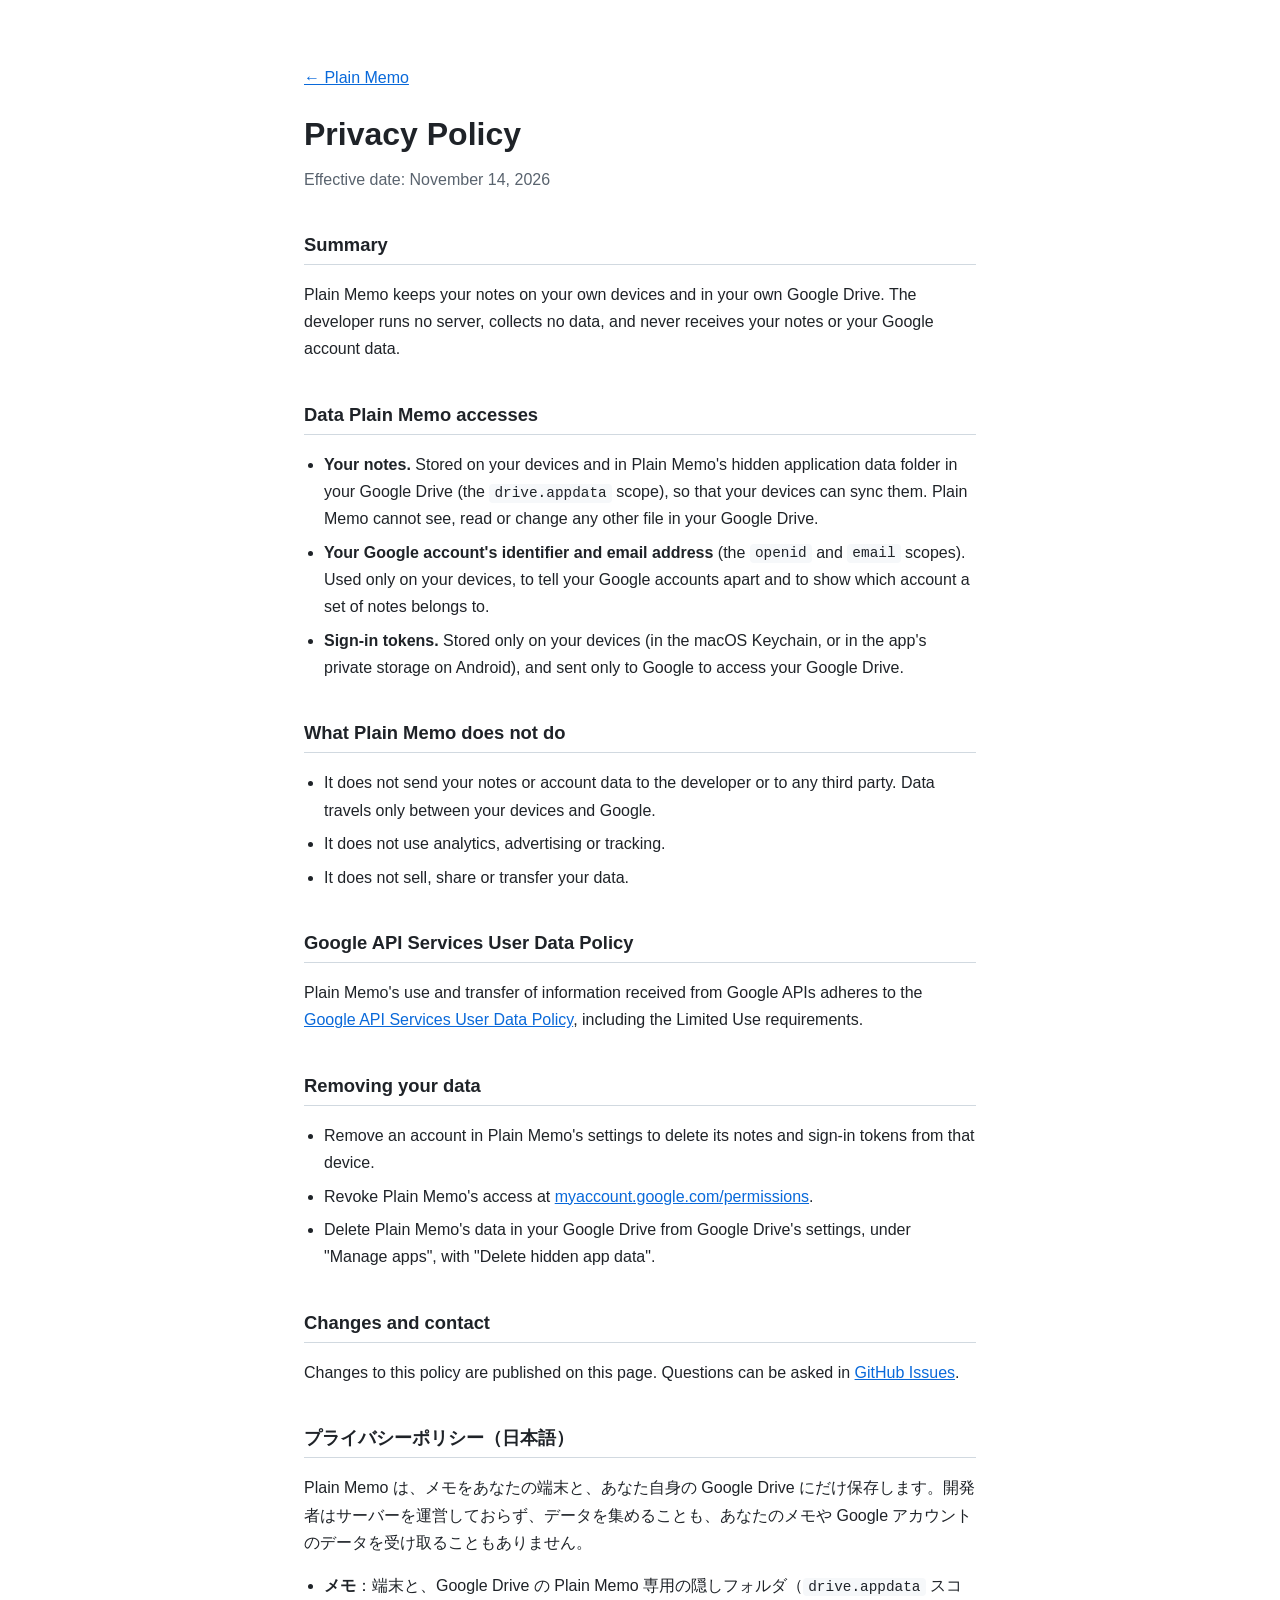
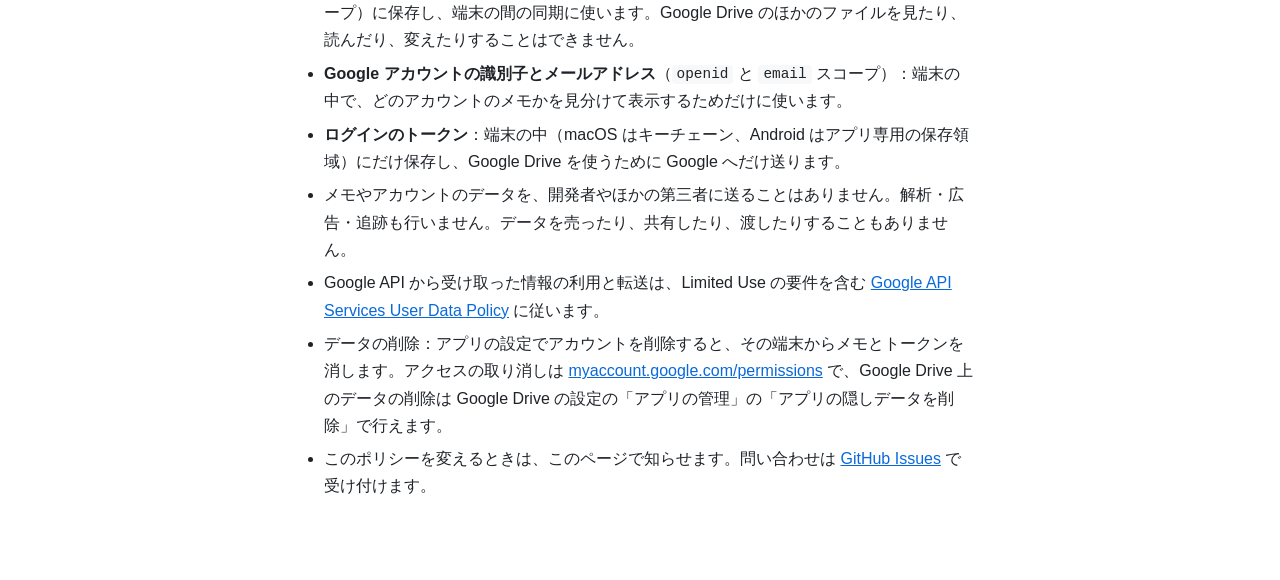
==== privacy.html @ c2b7b281 "Plain Memo のホームページとプライバシーポリシーを追加 Google Cloud の OAuth 同意画面を本番環境で公開するには、ホームページとプライバシーポリシーの URL が要るため、" ====
<!doctype html>
<html lang="en">
<head>
<meta charset="utf-8">
<meta name="viewport" content="width=device-width, initial-scale=1">
<title>Plain Memo Privacy Policy</title>
<meta name="description" content="How Plain Memo handles your notes and your Google account data.">
<link rel="stylesheet" href="style.css">
</head>
<body>
<main>
  <header>
    <p><a href="./">← Plain Memo</a></p>
    <h1>Privacy Policy</h1>
    <p class="meta">Effective date: November 14, 2026</p>
  </header>

  <section>
    <h2>Summary</h2>
    <p>Plain Memo keeps your notes on your own devices and in your own Google Drive. The developer runs no server, collects no data, and never receives your notes or your Google account data.</p>
  </section>

  <section>
    <h2>Data Plain Memo accesses</h2>
    <ul>
      <li><strong>Your notes.</strong> Stored on your devices and in Plain Memo's hidden application data folder in your Google Drive (the <code>drive.appdata</code> scope), so that your devices can sync them. Plain Memo cannot see, read or change any other file in your Google Drive.</li>
      <li><strong>Your Google account's identifier and email address</strong> (the <code>openid</code> and <code>email</code> scopes). Used only on your devices, to tell your Google accounts apart and to show which account a set of notes belongs to.</li>
      <li><strong>Sign-in tokens.</strong> Stored only on your devices (in the macOS Keychain, or in the app's private storage on Android), and sent only to Google to access your Google Drive.</li>
    </ul>
  </section>

  <section>
    <h2>What Plain Memo does not do</h2>
    <ul>
      <li>It does not send your notes or account data to the developer or to any third party. Data travels only between your devices and Google.</li>
      <li>It does not use analytics, advertising or tracking.</li>
      <li>It does not sell, share or transfer your data.</li>
    </ul>
  </section>

  <section>
    <h2>Google API Services User Data Policy</h2>
    <p>Plain Memo's use and transfer of information received from Google APIs adheres to the <a href="https://developers.google.com/terms/api-services-user-data-policy">Google API Services User Data Policy</a>, including the Limited Use requirements.</p>
  </section>

  <section>
    <h2>Removing your data</h2>
    <ul>
      <li>Remove an account in Plain Memo's settings to delete its notes and sign-in tokens from that device.</li>
      <li>Revoke Plain Memo's access at <a href="https://myaccount.google.com/permissions">myaccount.google.com/permissions</a>.</li>
      <li>Delete Plain Memo's data in your Google Drive from Google Drive's settings, under "Manage apps", with "Delete hidden app data".</li>
    </ul>
  </section>

  <section>
    <h2>Changes and contact</h2>
    <p>Changes to this policy are published on this page. Questions can be asked in <a href="https://github.com/sonatard/plain-memo-docs/issues">GitHub Issues</a>.</p>
  </section>

  <section lang="ja">
    <h2>プライバシーポリシー（日本語）</h2>
    <p>Plain Memo は、メモをあなたの端末と、あなた自身の Google Drive にだけ保存します。開発者はサーバーを運営しておらず、データを集めることも、あなたのメモや Google アカウントのデータを受け取ることもありません。</p>
    <ul>
      <li><strong>メモ</strong>：端末と、Google Drive の Plain Memo 専用の隠しフォルダ（<code>drive.appdata</code> スコープ）に保存し、端末の間の同期に使います。Google Drive のほかのファイルを見たり、読んだり、変えたりすることはできません。</li>
      <li><strong>Google アカウントの識別子とメールアドレス</strong>（<code>openid</code> と <code>email</code> スコープ）：端末の中で、どのアカウントのメモかを見分けて表示するためだけに使います。</li>
      <li><strong>ログインのトークン</strong>：端末の中（macOS はキーチェーン、Android はアプリ専用の保存領域）にだけ保存し、Google Drive を使うために Google へだけ送ります。</li>
      <li>メモやアカウントのデータを、開発者やほかの第三者に送ることはありません。解析・広告・追跡も行いません。データを売ったり、共有したり、渡したりすることもありません。</li>
      <li>Google API から受け取った情報の利用と転送は、Limited Use の要件を含む <a href="https://developers.google.com/terms/api-services-user-data-policy">Google API Services User Data Policy</a> に従います。</li>
      <li>データの削除：アプリの設定でアカウントを削除すると、その端末からメモとトークンを消します。アクセスの取り消しは <a href="https://myaccount.google.com/permissions">myaccount.google.com/permissions</a> で、Google Drive 上のデータの削除は Google Drive の設定の「アプリの管理」の「アプリの隠しデータを削除」で行えます。</li>
      <li>このポリシーを変えるときは、このページで知らせます。問い合わせは <a href="https://github.com/sonatard/plain-memo-docs/issues">GitHub Issues</a> で受け付けます。</li>
    </ul>
  </section>
</main>
</body>
</html>
---- style.css ----
:root {
  --bg: #ffffff;
  --fg: #1f2328;
  --muted: #59636e;
  --link: #0969da;
  --rule: #d1d9e0;
  --code-bg: #f6f8fa;
  color-scheme: light dark;
}

@media (prefers-color-scheme: dark) {
  :root {
    --bg: #0d1117;
    --fg: #e6edf3;
    --muted: #9198a1;
    --link: #4493f8;
    --rule: #3d444d;
    --code-bg: #151b23;
  }
}

* { box-sizing: border-box; }

body {
  margin: 0;
  background: var(--bg);
  color: var(--fg);
  font: 16px/1.7 -apple-system, BlinkMacSystemFont, "Segoe UI", "Hiragino Sans", "Noto Sans JP", sans-serif;
}

main {
  max-width: 44rem;
  margin: 0 auto;
  padding: 3rem 1rem 4rem;
}

h1 { font-size: 2rem; margin: 0 0 0.25rem; }
h2 { font-size: 1.15rem; margin: 2.25rem 0 0.5rem; padding-bottom: 0.25rem; border-bottom: 1px solid var(--rule); }

.lead { font-size: 1.15rem; color: var(--muted); margin: 0; }
.meta { color: var(--muted); margin: 0; }

a { color: var(--link); }

code {
  font: 0.9em ui-monospace, Menlo, Consolas, monospace;
  background: var(--code-bg);
  padding: 0.1em 0.35em;
  border-radius: 4px;
}

ul { padding-left: 1.25rem; }
li + li { margin-top: 0.4rem; }

footer {
  margin-top: 3rem;
  padding-top: 1rem;
  border-top: 1px solid var(--rule);
  color: var(--muted);
  font-size: 0.9rem;
}
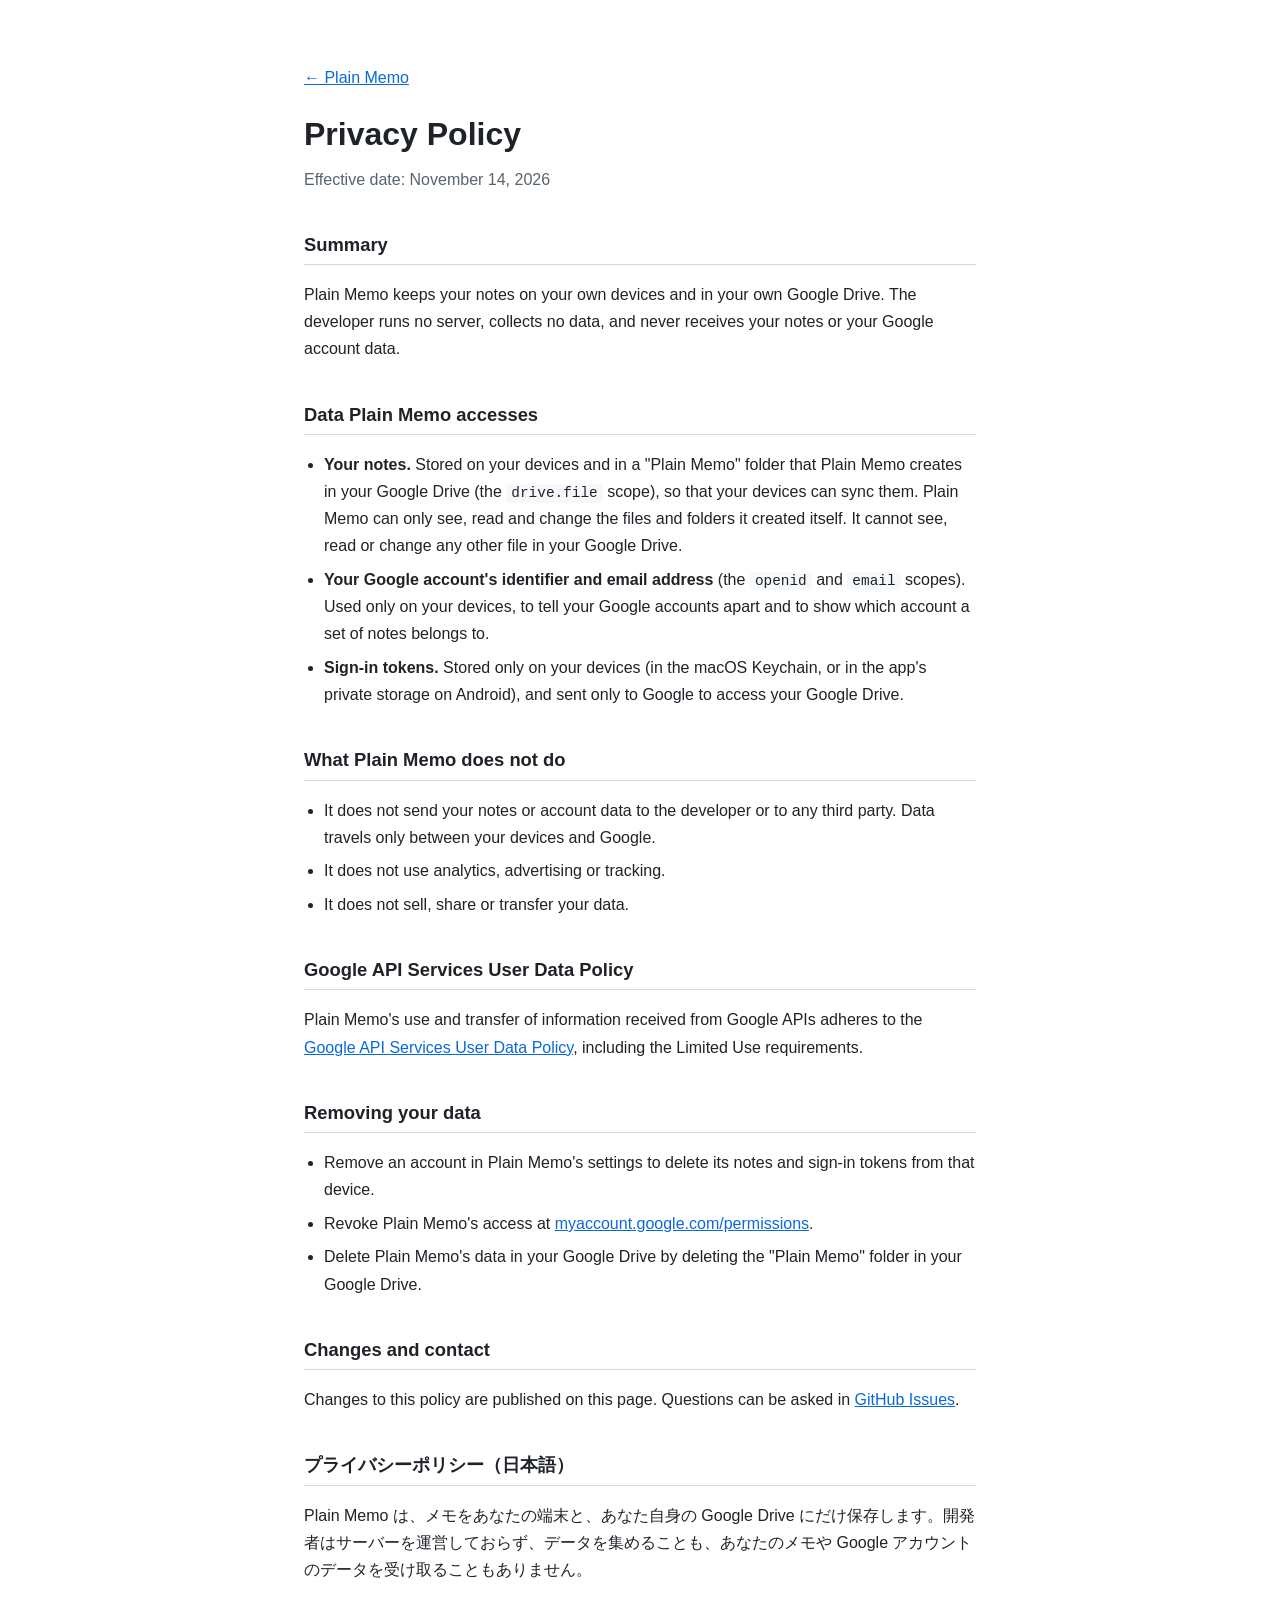
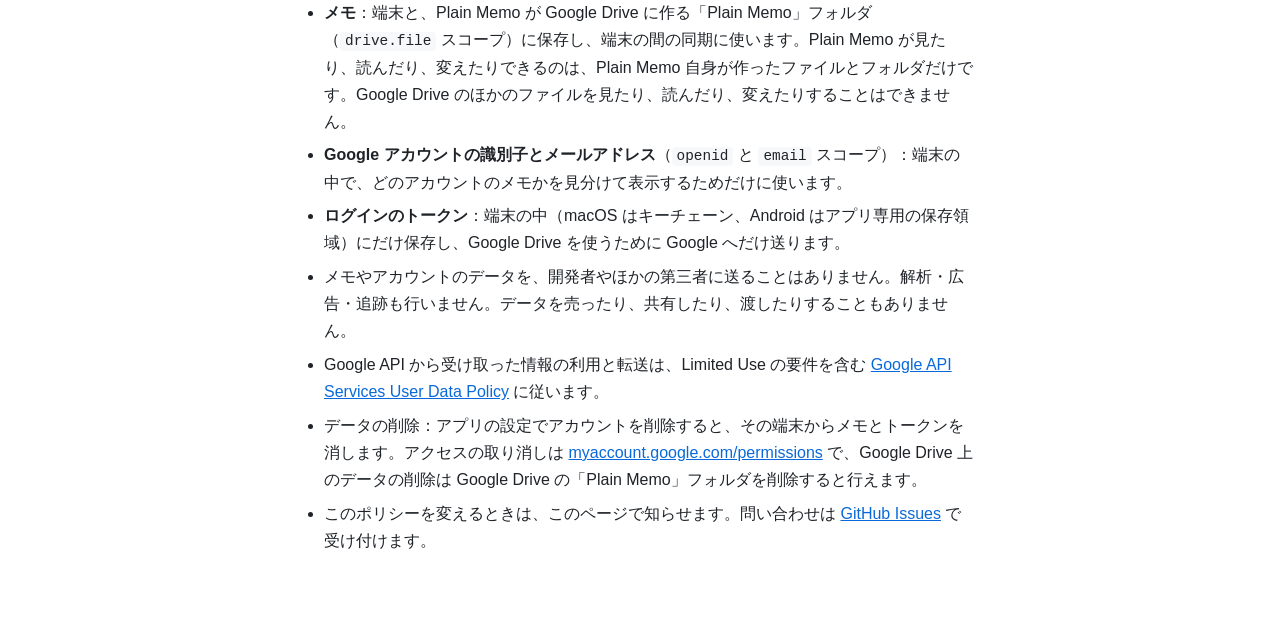
==== commit 226467b6: "Drive の保存先を drive.file の「Plain Memo」フォルダに改める Google のデバイスコードフローが drive.appdata を受け付けないため、 アプリはマイドライブ" ====
--- a/privacy.html
+++ b/privacy.html
@@ -23,7 +23,7 @@
   <section>
     <h2>Data Plain Memo accesses</h2>
     <ul>
-      <li><strong>Your notes.</strong> Stored on your devices and in Plain Memo's hidden application data folder in your Google Drive (the <code>drive.appdata</code> scope), so that your devices can sync them. Plain Memo cannot see, read or change any other file in your Google Drive.</li>
+      <li><strong>Your notes.</strong> Stored on your devices and in a "Plain Memo" folder that Plain Memo creates in your Google Drive (the <code>drive.file</code> scope), so that your devices can sync them. Plain Memo can only see, read and change the files and folders it created itself. It cannot see, read or change any other file in your Google Drive.</li>
       <li><strong>Your Google account's identifier and email address</strong> (the <code>openid</code> and <code>email</code> scopes). Used only on your devices, to tell your Google accounts apart and to show which account a set of notes belongs to.</li>
       <li><strong>Sign-in tokens.</strong> Stored only on your devices (in the macOS Keychain, or in the app's private storage on Android), and sent only to Google to access your Google Drive.</li>
     </ul>
@@ -48,7 +48,7 @@
     <ul>
       <li>Remove an account in Plain Memo's settings to delete its notes and sign-in tokens from that device.</li>
       <li>Revoke Plain Memo's access at <a href="https://myaccount.google.com/permissions">myaccount.google.com/permissions</a>.</li>
-      <li>Delete Plain Memo's data in your Google Drive from Google Drive's settings, under "Manage apps", with "Delete hidden app data".</li>
+      <li>Delete Plain Memo's data in your Google Drive by deleting the "Plain Memo" folder in your Google Drive.</li>
     </ul>
   </section>
 
@@ -61,12 +61,12 @@
     <h2>プライバシーポリシー（日本語）</h2>
     <p>Plain Memo は、メモをあなたの端末と、あなた自身の Google Drive にだけ保存します。開発者はサーバーを運営しておらず、データを集めることも、あなたのメモや Google アカウントのデータを受け取ることもありません。</p>
     <ul>
-      <li><strong>メモ</strong>：端末と、Google Drive の Plain Memo 専用の隠しフォルダ（<code>drive.appdata</code> スコープ）に保存し、端末の間の同期に使います。Google Drive のほかのファイルを見たり、読んだり、変えたりすることはできません。</li>
+      <li><strong>メモ</strong>：端末と、Plain Memo が Google Drive に作る「Plain Memo」フォルダ（<code>drive.file</code> スコープ）に保存し、端末の間の同期に使います。Plain Memo が見たり、読んだり、変えたりできるのは、Plain Memo 自身が作ったファイルとフォルダだけです。Google Drive のほかのファイルを見たり、読んだり、変えたりすることはできません。</li>
       <li><strong>Google アカウントの識別子とメールアドレス</strong>（<code>openid</code> と <code>email</code> スコープ）：端末の中で、どのアカウントのメモかを見分けて表示するためだけに使います。</li>
       <li><strong>ログインのトークン</strong>：端末の中（macOS はキーチェーン、Android はアプリ専用の保存領域）にだけ保存し、Google Drive を使うために Google へだけ送ります。</li>
       <li>メモやアカウントのデータを、開発者やほかの第三者に送ることはありません。解析・広告・追跡も行いません。データを売ったり、共有したり、渡したりすることもありません。</li>
       <li>Google API から受け取った情報の利用と転送は、Limited Use の要件を含む <a href="https://developers.google.com/terms/api-services-user-data-policy">Google API Services User Data Policy</a> に従います。</li>
-      <li>データの削除：アプリの設定でアカウントを削除すると、その端末からメモとトークンを消します。アクセスの取り消しは <a href="https://myaccount.google.com/permissions">myaccount.google.com/permissions</a> で、Google Drive 上のデータの削除は Google Drive の設定の「アプリの管理」の「アプリの隠しデータを削除」で行えます。</li>
+      <li>データの削除：アプリの設定でアカウントを削除すると、その端末からメモとトークンを消します。アクセスの取り消しは <a href="https://myaccount.google.com/permissions">myaccount.google.com/permissions</a> で、Google Drive 上のデータの削除は Google Drive の「Plain Memo」フォルダを削除すると行えます。</li>
       <li>このポリシーを変えるときは、このページで知らせます。問い合わせは <a href="https://github.com/sonatard/plain-memo-docs/issues">GitHub Issues</a> で受け付けます。</li>
     </ul>
   </section>
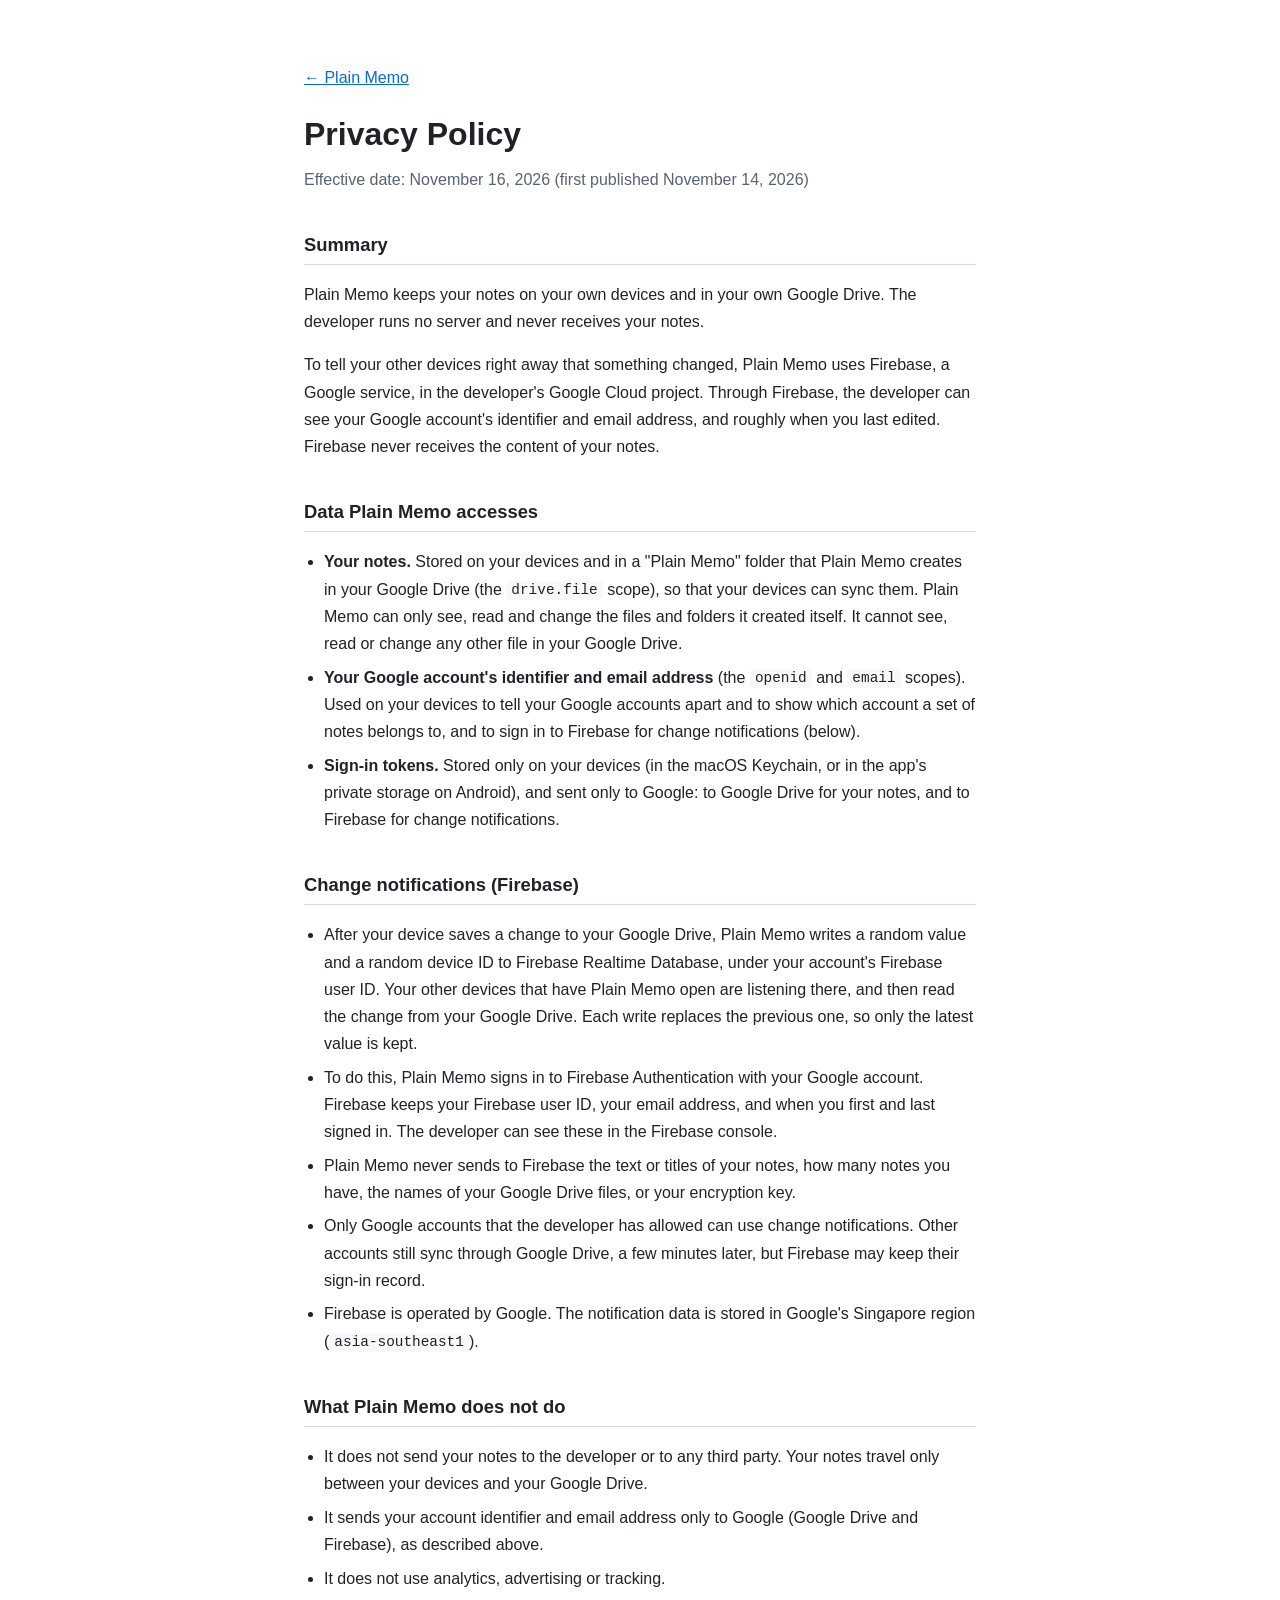
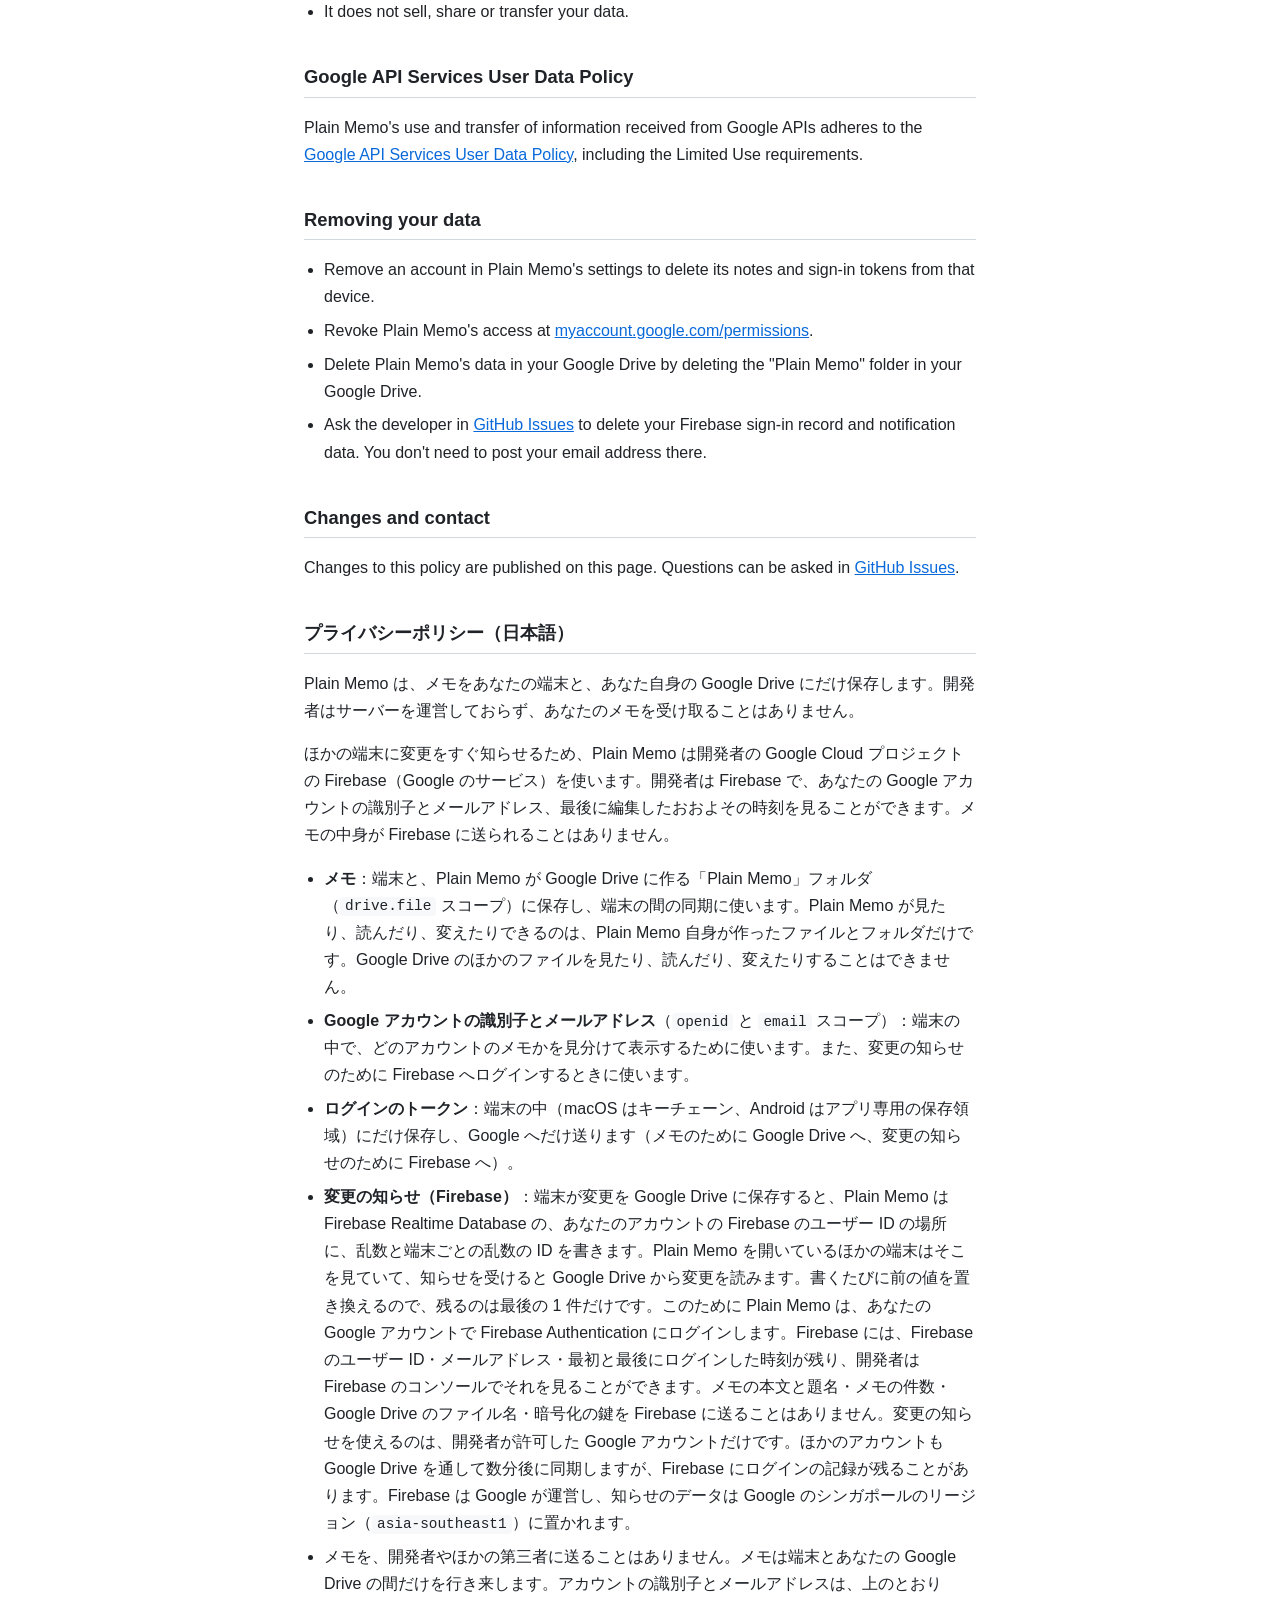
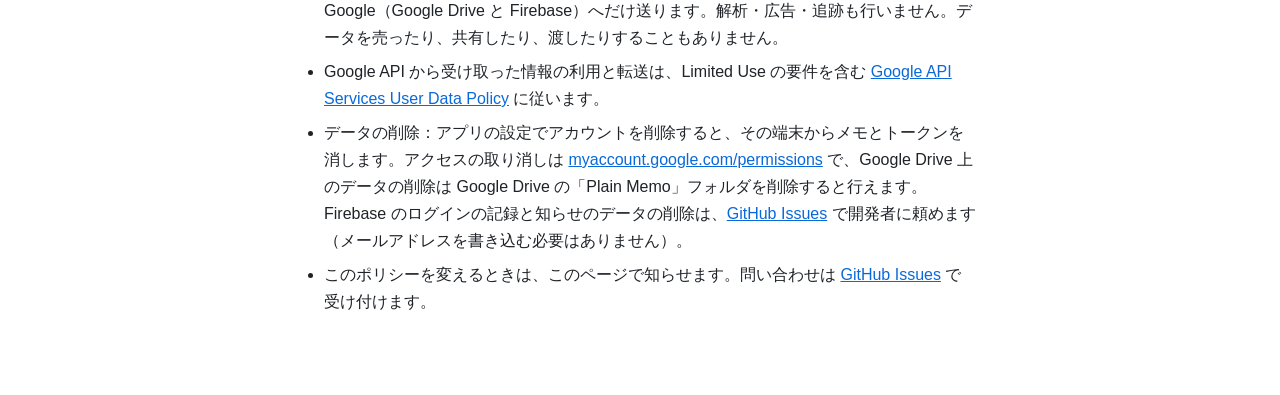
==== commit 888a4b85: "変更の知らせに Firebase を使うことをプライバシーポリシーに書く - ほかの端末に変更をすぐ知らせるため、開発者の Google Cloud プロジェクトの Firebase を使う - Fi" ====
--- a/privacy.html
+++ b/privacy.html
@@ -12,27 +12,40 @@
   <header>
     <p><a href="./">← Plain Memo</a></p>
     <h1>Privacy Policy</h1>
-    <p class="meta">Effective date: November 14, 2026</p>
+    <p class="meta">Effective date: November 16, 2026 (first published November 14, 2026)</p>
   </header>
 
   <section>
     <h2>Summary</h2>
-    <p>Plain Memo keeps your notes on your own devices and in your own Google Drive. The developer runs no server, collects no data, and never receives your notes or your Google account data.</p>
+    <p>Plain Memo keeps your notes on your own devices and in your own Google Drive. The developer runs no server and never receives your notes.</p>
+    <p>To tell your other devices right away that something changed, Plain Memo uses Firebase, a Google service, in the developer's Google Cloud project. Through Firebase, the developer can see your Google account's identifier and email address, and roughly when you last edited. Firebase never receives the content of your notes.</p>
   </section>
 
   <section>
     <h2>Data Plain Memo accesses</h2>
     <ul>
       <li><strong>Your notes.</strong> Stored on your devices and in a "Plain Memo" folder that Plain Memo creates in your Google Drive (the <code>drive.file</code> scope), so that your devices can sync them. Plain Memo can only see, read and change the files and folders it created itself. It cannot see, read or change any other file in your Google Drive.</li>
-      <li><strong>Your Google account's identifier and email address</strong> (the <code>openid</code> and <code>email</code> scopes). Used only on your devices, to tell your Google accounts apart and to show which account a set of notes belongs to.</li>
-      <li><strong>Sign-in tokens.</strong> Stored only on your devices (in the macOS Keychain, or in the app's private storage on Android), and sent only to Google to access your Google Drive.</li>
+      <li><strong>Your Google account's identifier and email address</strong> (the <code>openid</code> and <code>email</code> scopes). Used on your devices to tell your Google accounts apart and to show which account a set of notes belongs to, and to sign in to Firebase for change notifications (below).</li>
+      <li><strong>Sign-in tokens.</strong> Stored only on your devices (in the macOS Keychain, or in the app's private storage on Android), and sent only to Google: to Google Drive for your notes, and to Firebase for change notifications.</li>
+    </ul>
+  </section>
+
+  <section>
+    <h2>Change notifications (Firebase)</h2>
+    <ul>
+      <li>After your device saves a change to your Google Drive, Plain Memo writes a random value and a random device ID to Firebase Realtime Database, under your account's Firebase user ID. Your other devices that have Plain Memo open are listening there, and then read the change from your Google Drive. Each write replaces the previous one, so only the latest value is kept.</li>
+      <li>To do this, Plain Memo signs in to Firebase Authentication with your Google account. Firebase keeps your Firebase user ID, your email address, and when you first and last signed in. The developer can see these in the Firebase console.</li>
+      <li>Plain Memo never sends to Firebase the text or titles of your notes, how many notes you have, the names of your Google Drive files, or your encryption key.</li>
+      <li>Only Google accounts that the developer has allowed can use change notifications. Other accounts still sync through Google Drive, a few minutes later, but Firebase may keep their sign-in record.</li>
+      <li>Firebase is operated by Google. The notification data is stored in Google's Singapore region (<code>asia-southeast1</code>).</li>
     </ul>
   </section>
 
   <section>
     <h2>What Plain Memo does not do</h2>
     <ul>
-      <li>It does not send your notes or account data to the developer or to any third party. Data travels only between your devices and Google.</li>
+      <li>It does not send your notes to the developer or to any third party. Your notes travel only between your devices and your Google Drive.</li>
+      <li>It sends your account identifier and email address only to Google (Google Drive and Firebase), as described above.</li>
       <li>It does not use analytics, advertising or tracking.</li>
       <li>It does not sell, share or transfer your data.</li>
     </ul>
@@ -49,6 +62,7 @@
       <li>Remove an account in Plain Memo's settings to delete its notes and sign-in tokens from that device.</li>
       <li>Revoke Plain Memo's access at <a href="https://myaccount.google.com/permissions">myaccount.google.com/permissions</a>.</li>
       <li>Delete Plain Memo's data in your Google Drive by deleting the "Plain Memo" folder in your Google Drive.</li>
+      <li>Ask the developer in <a href="https://github.com/sonatard/plain-memo-docs/issues">GitHub Issues</a> to delete your Firebase sign-in record and notification data. You don't need to post your email address there.</li>
     </ul>
   </section>
 
@@ -59,14 +73,16 @@
 
   <section lang="ja">
     <h2>プライバシーポリシー（日本語）</h2>
-    <p>Plain Memo は、メモをあなたの端末と、あなた自身の Google Drive にだけ保存します。開発者はサーバーを運営しておらず、データを集めることも、あなたのメモや Google アカウントのデータを受け取ることもありません。</p>
+    <p>Plain Memo は、メモをあなたの端末と、あなた自身の Google Drive にだけ保存します。開発者はサーバーを運営しておらず、あなたのメモを受け取ることはありません。</p>
+    <p>ほかの端末に変更をすぐ知らせるため、Plain Memo は開発者の Google Cloud プロジェクトの Firebase（Google のサービス）を使います。開発者は Firebase で、あなたの Google アカウントの識別子とメールアドレス、最後に編集したおおよその時刻を見ることができます。メモの中身が Firebase に送られることはありません。</p>
     <ul>
       <li><strong>メモ</strong>：端末と、Plain Memo が Google Drive に作る「Plain Memo」フォルダ（<code>drive.file</code> スコープ）に保存し、端末の間の同期に使います。Plain Memo が見たり、読んだり、変えたりできるのは、Plain Memo 自身が作ったファイルとフォルダだけです。Google Drive のほかのファイルを見たり、読んだり、変えたりすることはできません。</li>
-      <li><strong>Google アカウントの識別子とメールアドレス</strong>（<code>openid</code> と <code>email</code> スコープ）：端末の中で、どのアカウントのメモかを見分けて表示するためだけに使います。</li>
-      <li><strong>ログインのトークン</strong>：端末の中（macOS はキーチェーン、Android はアプリ専用の保存領域）にだけ保存し、Google Drive を使うために Google へだけ送ります。</li>
-      <li>メモやアカウントのデータを、開発者やほかの第三者に送ることはありません。解析・広告・追跡も行いません。データを売ったり、共有したり、渡したりすることもありません。</li>
+      <li><strong>Google アカウントの識別子とメールアドレス</strong>（<code>openid</code> と <code>email</code> スコープ）：端末の中で、どのアカウントのメモかを見分けて表示するために使います。また、変更の知らせのために Firebase へログインするときに使います。</li>
+      <li><strong>ログインのトークン</strong>：端末の中（macOS はキーチェーン、Android はアプリ専用の保存領域）にだけ保存し、Google へだけ送ります（メモのために Google Drive へ、変更の知らせのために Firebase へ）。</li>
+      <li><strong>変更の知らせ（Firebase）</strong>：端末が変更を Google Drive に保存すると、Plain Memo は Firebase Realtime Database の、あなたのアカウントの Firebase のユーザー ID の場所に、乱数と端末ごとの乱数の ID を書きます。Plain Memo を開いているほかの端末はそこを見ていて、知らせを受けると Google Drive から変更を読みます。書くたびに前の値を置き換えるので、残るのは最後の 1 件だけです。このために Plain Memo は、あなたの Google アカウントで Firebase Authentication にログインします。Firebase には、Firebase のユーザー ID・メールアドレス・最初と最後にログインした時刻が残り、開発者は Firebase のコンソールでそれを見ることができます。メモの本文と題名・メモの件数・Google Drive のファイル名・暗号化の鍵を Firebase に送ることはありません。変更の知らせを使えるのは、開発者が許可した Google アカウントだけです。ほかのアカウントも Google Drive を通して数分後に同期しますが、Firebase にログインの記録が残ることがあります。Firebase は Google が運営し、知らせのデータは Google のシンガポールのリージョン（<code>asia-southeast1</code>）に置かれます。</li>
+      <li>メモを、開発者やほかの第三者に送ることはありません。メモは端末とあなたの Google Drive の間だけを行き来します。アカウントの識別子とメールアドレスは、上のとおり Google（Google Drive と Firebase）へだけ送ります。解析・広告・追跡も行いません。データを売ったり、共有したり、渡したりすることもありません。</li>
       <li>Google API から受け取った情報の利用と転送は、Limited Use の要件を含む <a href="https://developers.google.com/terms/api-services-user-data-policy">Google API Services User Data Policy</a> に従います。</li>
-      <li>データの削除：アプリの設定でアカウントを削除すると、その端末からメモとトークンを消します。アクセスの取り消しは <a href="https://myaccount.google.com/permissions">myaccount.google.com/permissions</a> で、Google Drive 上のデータの削除は Google Drive の「Plain Memo」フォルダを削除すると行えます。</li>
+      <li>データの削除：アプリの設定でアカウントを削除すると、その端末からメモとトークンを消します。アクセスの取り消しは <a href="https://myaccount.google.com/permissions">myaccount.google.com/permissions</a> で、Google Drive 上のデータの削除は Google Drive の「Plain Memo」フォルダを削除すると行えます。Firebase のログインの記録と知らせのデータの削除は、<a href="https://github.com/sonatard/plain-memo-docs/issues">GitHub Issues</a> で開発者に頼めます（メールアドレスを書き込む必要はありません）。</li>
       <li>このポリシーを変えるときは、このページで知らせます。問い合わせは <a href="https://github.com/sonatard/plain-memo-docs/issues">GitHub Issues</a> で受け付けます。</li>
     </ul>
   </section>
